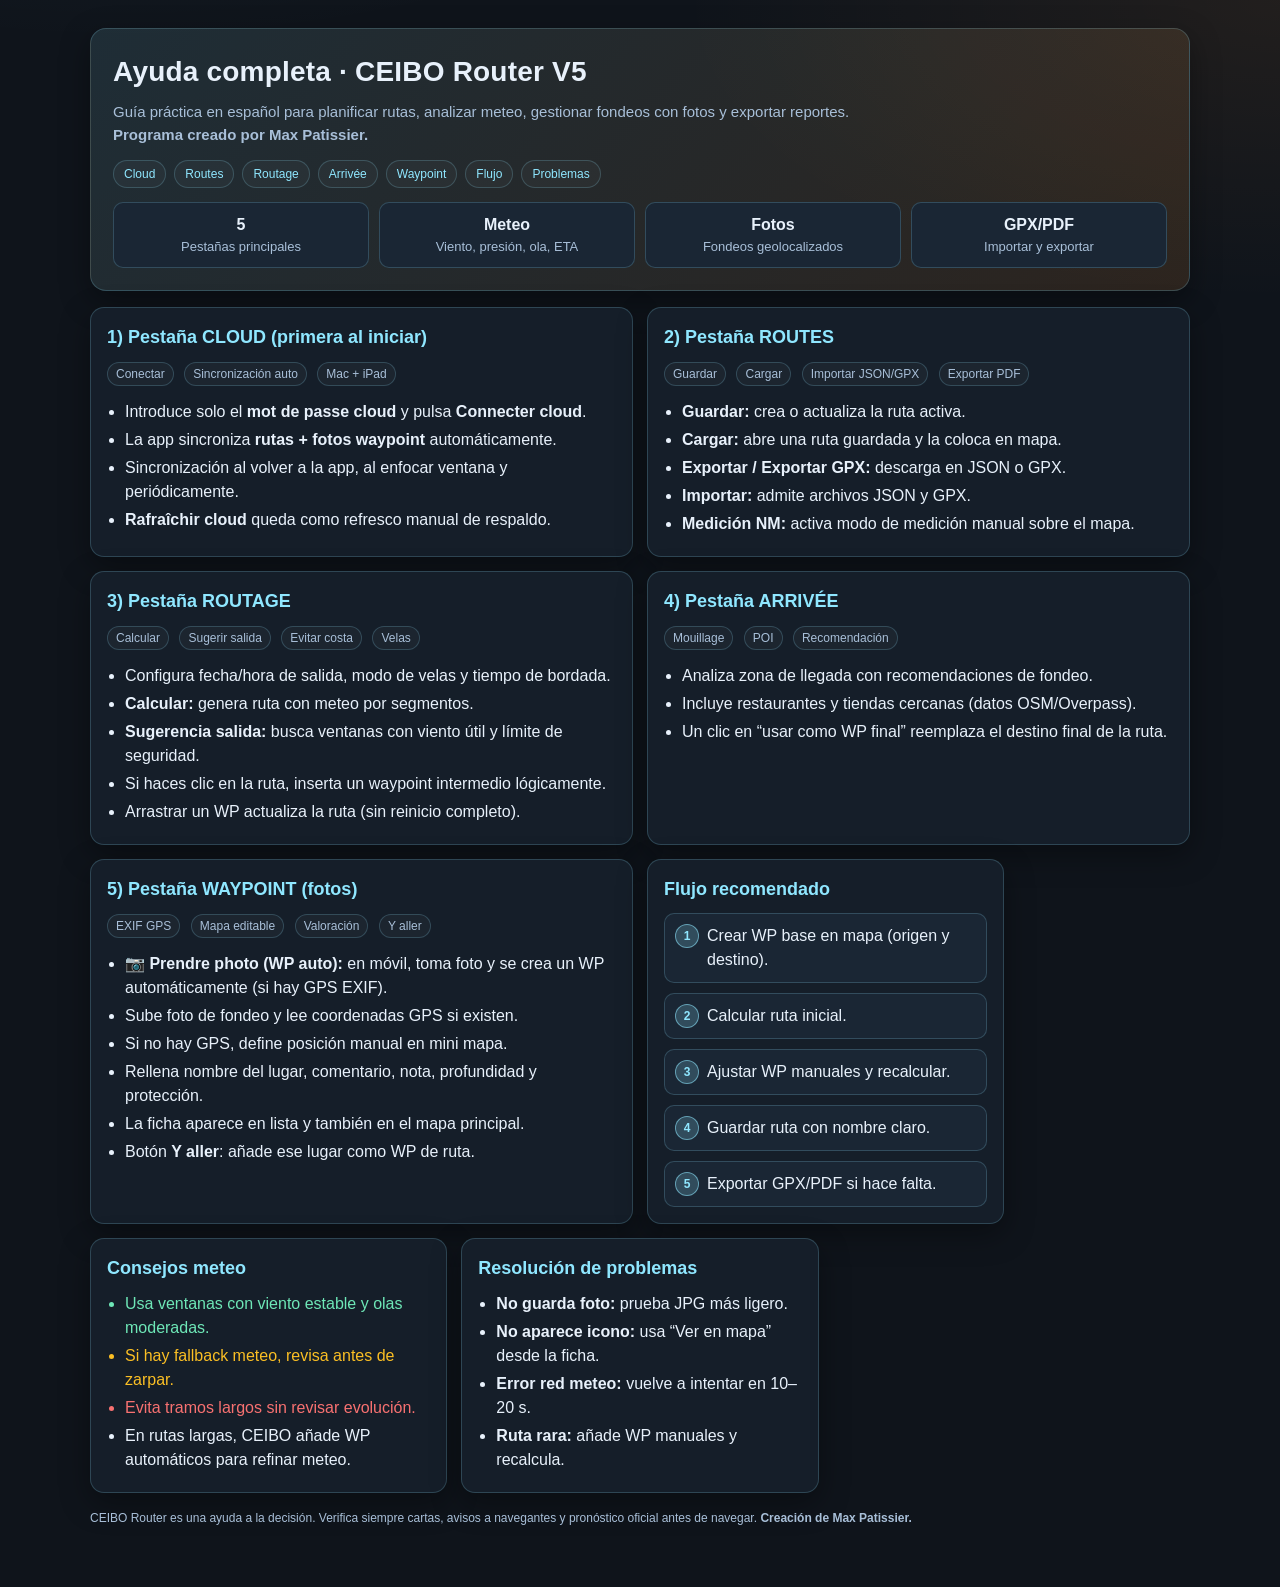
==== help.html @ 17b1260e "Initial commit" ====
<!DOCTYPE html>
<html lang="es">
<head>
  <meta charset="utf-8" />
  <meta name="viewport" content="width=device-width, initial-scale=1" />
  <title>CEIBO Router · Ayuda</title>
  <link rel="icon" type="image/jpeg" href="ceibo-favicon.jpg">
  <style>
    :root {
      --bg: #0f141b;
      --panel: #151e29;
      --panel-soft: #1a2634;
      --text: #e8f1fb;
      --muted: #a8bfd8;
      --accent: #8fe7ff;
      --accent-2: #ff9a3a;
      --ok: #6ee7b7;
      --warn: #fbbf24;
      --danger: #f87171;
      --border: rgba(143, 231, 255, 0.2);
      --shadow: 0 10px 30px rgba(0, 0, 0, 0.35);
    }

    * { box-sizing: border-box; }

    body {
      margin: 0;
      font-family: "Segoe UI", Roboto, Arial, sans-serif;
      color: var(--text);
      background:
        radial-gradient(1200px 600px at 10% -20%, rgba(143, 231, 255, 0.08), transparent 60%),
        radial-gradient(1000px 500px at 100% 0%, rgba(255, 154, 58, 0.08), transparent 60%),
        var(--bg);
      line-height: 1.5;
    }

    .wrap {
      width: min(1100px, 92vw);
      margin: 28px auto 60px;
    }

    .hero {
      background: linear-gradient(135deg, rgba(143, 231, 255, 0.12), rgba(255, 154, 58, 0.12));
      border: 1px solid var(--border);
      border-radius: 16px;
      padding: 22px;
      box-shadow: var(--shadow);
    }

    h1 {
      margin: 0 0 8px;
      font-size: 28px;
      letter-spacing: 0.2px;
    }

    .subtitle {
      margin: 0;
      color: var(--muted);
      font-size: 15px;
    }

    .toc {
      margin-top: 14px;
      display: flex;
      flex-wrap: wrap;
      gap: 8px;
    }

    .toc a {
      text-decoration: none;
      color: var(--accent);
      border: 1px solid var(--border);
      background: rgba(255, 255, 255, 0.03);
      border-radius: 999px;
      padding: 4px 10px;
      font-size: 12px;
    }

    .toc a:hover {
      border-color: rgba(143, 231, 255, 0.55);
      background: rgba(143, 231, 255, 0.08);
    }

    .grid {
      margin-top: 16px;
      display: grid;
      grid-template-columns: repeat(12, 1fr);
      gap: 14px;
    }

    .card {
      grid-column: span 12;
      background: var(--panel);
      border: 1px solid var(--border);
      border-radius: 14px;
      padding: 16px;
      box-shadow: var(--shadow);
    }

    .card.half { grid-column: span 6; }
    .card.third { grid-column: span 4; }

    h2 {
      margin: 0 0 10px;
      font-size: 18px;
      color: var(--accent);
    }

    h3 {
      margin: 14px 0 8px;
      font-size: 15px;
      color: #d7ecff;
    }

    ul {
      margin: 8px 0 0 18px;
      padding: 0;
    }

    li { margin: 4px 0; }

    .kpi {
      display: grid;
      grid-template-columns: repeat(4, minmax(0, 1fr));
      gap: 10px;
      margin-top: 14px;
    }

    .pill {
      background: var(--panel-soft);
      border: 1px solid var(--border);
      border-radius: 10px;
      padding: 10px;
      text-align: center;
      font-size: 13px;
      color: var(--muted);
    }

    .pill strong {
      display: block;
      color: var(--text);
      font-size: 16px;
    }

    .tag {
      display: inline-block;
      border-radius: 999px;
      padding: 2px 8px;
      font-size: 12px;
      border: 1px solid var(--border);
      background: rgba(255, 255, 255, 0.03);
      color: var(--muted);
      margin-right: 6px;
      margin-bottom: 6px;
    }

    .ok { color: var(--ok); }
    .warn { color: var(--warn); }
    .danger { color: var(--danger); }

    .steps {
      counter-reset: s;
      list-style: none;
      margin: 0;
      padding: 0;
      display: grid;
      gap: 10px;
    }

    .steps li {
      counter-increment: s;
      background: var(--panel-soft);
      border: 1px solid var(--border);
      border-radius: 10px;
      padding: 10px 12px 10px 42px;
      position: relative;
      margin: 0;
    }

    .steps li::before {
      content: counter(s);
      position: absolute;
      left: 10px;
      top: 10px;
      width: 22px;
      height: 22px;
      border-radius: 999px;
      background: rgba(143, 231, 255, 0.2);
      border: 1px solid rgba(143, 231, 255, 0.55);
      display: grid;
      place-items: center;
      font-size: 12px;
      color: var(--accent);
      font-weight: 700;
    }

    .footer-note {
      margin-top: 16px;
      color: var(--muted);
      font-size: 12px;
    }

    @media (max-width: 980px) {
      .card.half, .card.third { grid-column: span 12; }
      .kpi { grid-template-columns: repeat(2, minmax(0, 1fr)); }
    }
  </style>
</head>
<body>
  <main class="wrap">
    <section class="hero">
      <h1>Ayuda completa · CEIBO Router V5</h1>
      <p class="subtitle">Guía práctica en español para planificar rutas, analizar meteo, gestionar fondeos con fotos y exportar reportes.</p>
      <p class="subtitle"><strong>Programa creado por Max Patissier.</strong></p>
      <nav class="toc" aria-label="Índice rápido">
        <a href="#cloud">Cloud</a>
        <a href="#routes">Routes</a>
        <a href="#routage">Routage</a>
        <a href="#arrivee">Arrivée</a>
        <a href="#waypoint">Waypoint</a>
        <a href="#flujo">Flujo</a>
        <a href="#problemas">Problemas</a>
      </nav>
      <div class="kpi">
        <div class="pill"><strong>5</strong>Pestañas principales</div>
        <div class="pill"><strong>Meteo</strong>Viento, presión, ola, ETA</div>
        <div class="pill"><strong>Fotos</strong>Fondeos geolocalizados</div>
        <div class="pill"><strong>GPX/PDF</strong>Importar y exportar</div>
      </div>
    </section>

    <section class="grid">
      <article class="card half" id="cloud">
        <h2>1) Pestaña CLOUD (primera al iniciar)</h2>
        <span class="tag">Conectar</span>
        <span class="tag">Sincronización auto</span>
        <span class="tag">Mac + iPad</span>
        <ul>
          <li>Introduce solo el <strong>mot de passe cloud</strong> y pulsa <strong>Connecter cloud</strong>.</li>
          <li>La app sincroniza <strong>rutas + fotos waypoint</strong> automáticamente.</li>
          <li>Sincronización al volver a la app, al enfocar ventana y periódicamente.</li>
          <li><strong>Rafraîchir cloud</strong> queda como refresco manual de respaldo.</li>
        </ul>
      </article>

      <article class="card half" id="routes">
        <h2>2) Pestaña ROUTES</h2>
        <span class="tag">Guardar</span>
        <span class="tag">Cargar</span>
        <span class="tag">Importar JSON/GPX</span>
        <span class="tag">Exportar PDF</span>
        <ul>
          <li><strong>Guardar:</strong> crea o actualiza la ruta activa.</li>
          <li><strong>Cargar:</strong> abre una ruta guardada y la coloca en mapa.</li>
          <li><strong>Exportar / Exportar GPX:</strong> descarga en JSON o GPX.</li>
          <li><strong>Importar:</strong> admite archivos JSON y GPX.</li>
          <li><strong>Medición NM:</strong> activa modo de medición manual sobre el mapa.</li>
        </ul>
      </article>

      <article class="card half" id="routage">
        <h2>3) Pestaña ROUTAGE</h2>
        <span class="tag">Calcular</span>
        <span class="tag">Sugerir salida</span>
        <span class="tag">Evitar costa</span>
        <span class="tag">Velas</span>
        <ul>
          <li>Configura fecha/hora de salida, modo de velas y tiempo de bordada.</li>
          <li><strong>Calcular:</strong> genera ruta con meteo por segmentos.</li>
          <li><strong>Sugerencia salida:</strong> busca ventanas con viento útil y límite de seguridad.</li>
          <li>Si haces clic en la ruta, inserta un waypoint intermedio lógicamente.</li>
          <li>Arrastrar un WP actualiza la ruta (sin reinicio completo).</li>
        </ul>
      </article>

      <article class="card half" id="arrivee">
        <h2>4) Pestaña ARRIVÉE</h2>
        <span class="tag">Mouillage</span>
        <span class="tag">POI</span>
        <span class="tag">Recomendación</span>
        <ul>
          <li>Analiza zona de llegada con recomendaciones de fondeo.</li>
          <li>Incluye restaurantes y tiendas cercanas (datos OSM/Overpass).</li>
          <li>Un clic en “usar como WP final” reemplaza el destino final de la ruta.</li>
        </ul>
      </article>

      <article class="card half" id="waypoint">
        <h2>5) Pestaña WAYPOINT (fotos)</h2>
        <span class="tag">EXIF GPS</span>
        <span class="tag">Mapa editable</span>
        <span class="tag">Valoración</span>
        <span class="tag">Y aller</span>
        <ul>
          <li><strong>📷 Prendre photo (WP auto):</strong> en móvil, toma foto y se crea un WP automáticamente (si hay GPS EXIF).</li>
          <li>Sube foto de fondeo y lee coordenadas GPS si existen.</li>
          <li>Si no hay GPS, define posición manual en mini mapa.</li>
          <li>Rellena nombre del lugar, comentario, nota, profundidad y protección.</li>
          <li>La ficha aparece en lista y también en el mapa principal.</li>
          <li>Botón <strong>Y aller</strong>: añade ese lugar como WP de ruta.</li>
        </ul>
      </article>

      <article class="card third" id="flujo">
        <h2>Flujo recomendado</h2>
        <ol class="steps">
          <li>Crear WP base en mapa (origen y destino).</li>
          <li>Calcular ruta inicial.</li>
          <li>Ajustar WP manuales y recalcular.</li>
          <li>Guardar ruta con nombre claro.</li>
          <li>Exportar GPX/PDF si hace falta.</li>
        </ol>
      </article>

      <article class="card third">
        <h2>Consejos meteo</h2>
        <ul>
          <li class="ok">Usa ventanas con viento estable y olas moderadas.</li>
          <li class="warn">Si hay fallback meteo, revisa antes de zarpar.</li>
          <li class="danger">Evita tramos largos sin revisar evolución.</li>
          <li>En rutas largas, CEIBO añade WP automáticos para refinar meteo.</li>
        </ul>
      </article>

      <article class="card third" id="problemas">
        <h2>Resolución de problemas</h2>
        <ul>
          <li><strong>No guarda foto:</strong> prueba JPG más ligero.</li>
          <li><strong>No aparece icono:</strong> usa “Ver en mapa” desde la ficha.</li>
          <li><strong>Error red meteo:</strong> vuelve a intentar en 10–20 s.</li>
          <li><strong>Ruta rara:</strong> añade WP manuales y recalcula.</li>
        </ul>
      </article>
    </section>

    <p class="footer-note">
      CEIBO Router es una ayuda a la decisión. Verifica siempre cartas, avisos a navegantes y pronóstico oficial antes de navegar. <strong>Creación de Max Patissier.</strong>
    </p>
  </main>
</body>
</html>
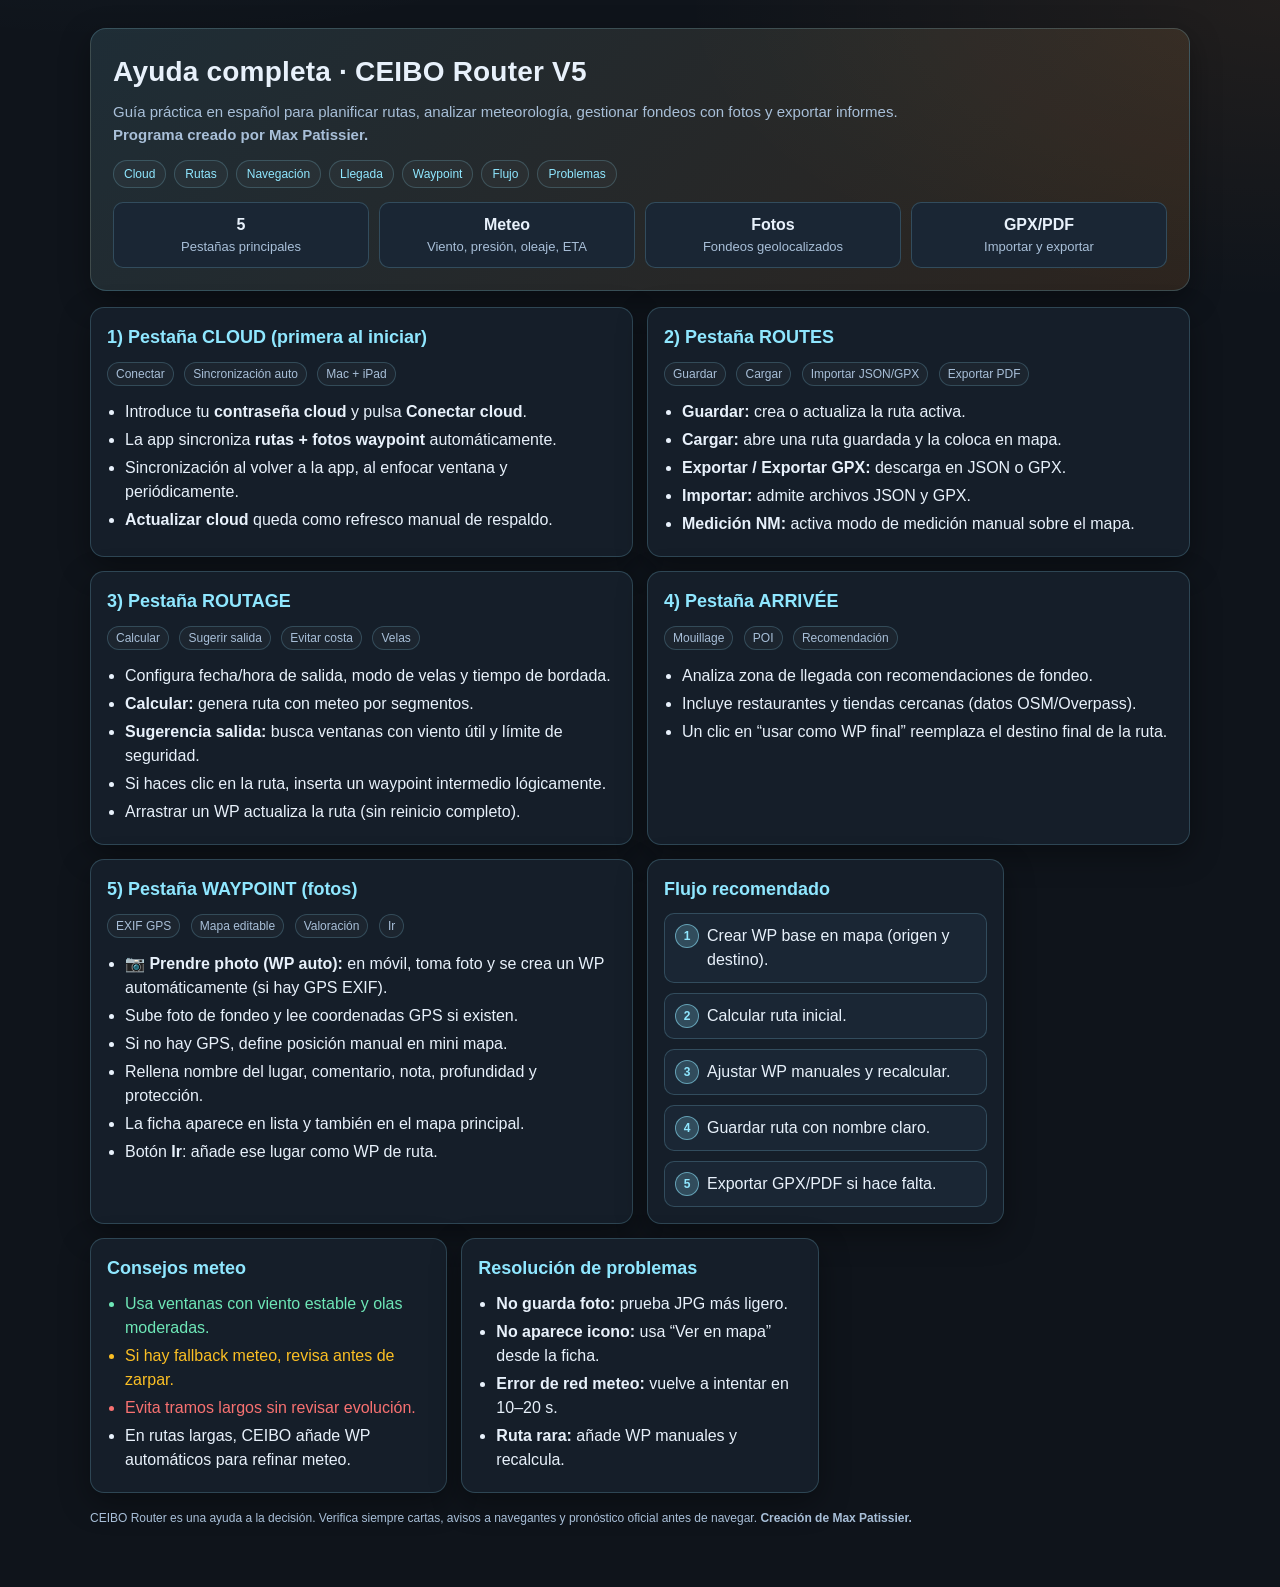
==== commit d6db16f5: "Publish CEIBO web build 20260329-41" ====
--- a/help.html
+++ b/help.html
@@ -210,20 +210,20 @@
   <main class="wrap">
     <section class="hero">
       <h1>Ayuda completa · CEIBO Router V5</h1>
-      <p class="subtitle">Guía práctica en español para planificar rutas, analizar meteo, gestionar fondeos con fotos y exportar reportes.</p>
+      <p class="subtitle">Guía práctica en español para planificar rutas, analizar meteorología, gestionar fondeos con fotos y exportar informes.</p>
       <p class="subtitle"><strong>Programa creado por Max Patissier.</strong></p>
       <nav class="toc" aria-label="Índice rápido">
         <a href="#cloud">Cloud</a>
-        <a href="#routes">Routes</a>
-        <a href="#routage">Routage</a>
-        <a href="#arrivee">Arrivée</a>
+        <a href="#routes">Rutas</a>
+        <a href="#routage">Navegación</a>
+        <a href="#arrivee">Llegada</a>
         <a href="#waypoint">Waypoint</a>
         <a href="#flujo">Flujo</a>
         <a href="#problemas">Problemas</a>
       </nav>
       <div class="kpi">
         <div class="pill"><strong>5</strong>Pestañas principales</div>
-        <div class="pill"><strong>Meteo</strong>Viento, presión, ola, ETA</div>
+        <div class="pill"><strong>Meteo</strong>Viento, presión, oleaje, ETA</div>
         <div class="pill"><strong>Fotos</strong>Fondeos geolocalizados</div>
         <div class="pill"><strong>GPX/PDF</strong>Importar y exportar</div>
       </div>
@@ -236,10 +236,10 @@
         <span class="tag">Sincronización auto</span>
         <span class="tag">Mac + iPad</span>
         <ul>
-          <li>Introduce solo el <strong>mot de passe cloud</strong> y pulsa <strong>Connecter cloud</strong>.</li>
+          <li>Introduce tu <strong>contraseña cloud</strong> y pulsa <strong>Conectar cloud</strong>.</li>
           <li>La app sincroniza <strong>rutas + fotos waypoint</strong> automáticamente.</li>
           <li>Sincronización al volver a la app, al enfocar ventana y periódicamente.</li>
-          <li><strong>Rafraîchir cloud</strong> queda como refresco manual de respaldo.</li>
+          <li><strong>Actualizar cloud</strong> queda como refresco manual de respaldo.</li>
         </ul>
       </article>
 
@@ -290,14 +290,14 @@
         <span class="tag">EXIF GPS</span>
         <span class="tag">Mapa editable</span>
         <span class="tag">Valoración</span>
-        <span class="tag">Y aller</span>
+        <span class="tag">Ir</span>
         <ul>
           <li><strong>📷 Prendre photo (WP auto):</strong> en móvil, toma foto y se crea un WP automáticamente (si hay GPS EXIF).</li>
           <li>Sube foto de fondeo y lee coordenadas GPS si existen.</li>
           <li>Si no hay GPS, define posición manual en mini mapa.</li>
           <li>Rellena nombre del lugar, comentario, nota, profundidad y protección.</li>
           <li>La ficha aparece en lista y también en el mapa principal.</li>
-          <li>Botón <strong>Y aller</strong>: añade ese lugar como WP de ruta.</li>
+          <li>Botón <strong>Ir</strong>: añade ese lugar como WP de ruta.</li>
         </ul>
       </article>
 
@@ -327,7 +327,7 @@
         <ul>
           <li><strong>No guarda foto:</strong> prueba JPG más ligero.</li>
           <li><strong>No aparece icono:</strong> usa “Ver en mapa” desde la ficha.</li>
-          <li><strong>Error red meteo:</strong> vuelve a intentar en 10–20 s.</li>
+          <li><strong>Error de red meteo:</strong> vuelve a intentar en 10–20 s.</li>
           <li><strong>Ruta rara:</strong> añade WP manuales y recalcula.</li>
         </ul>
       </article>
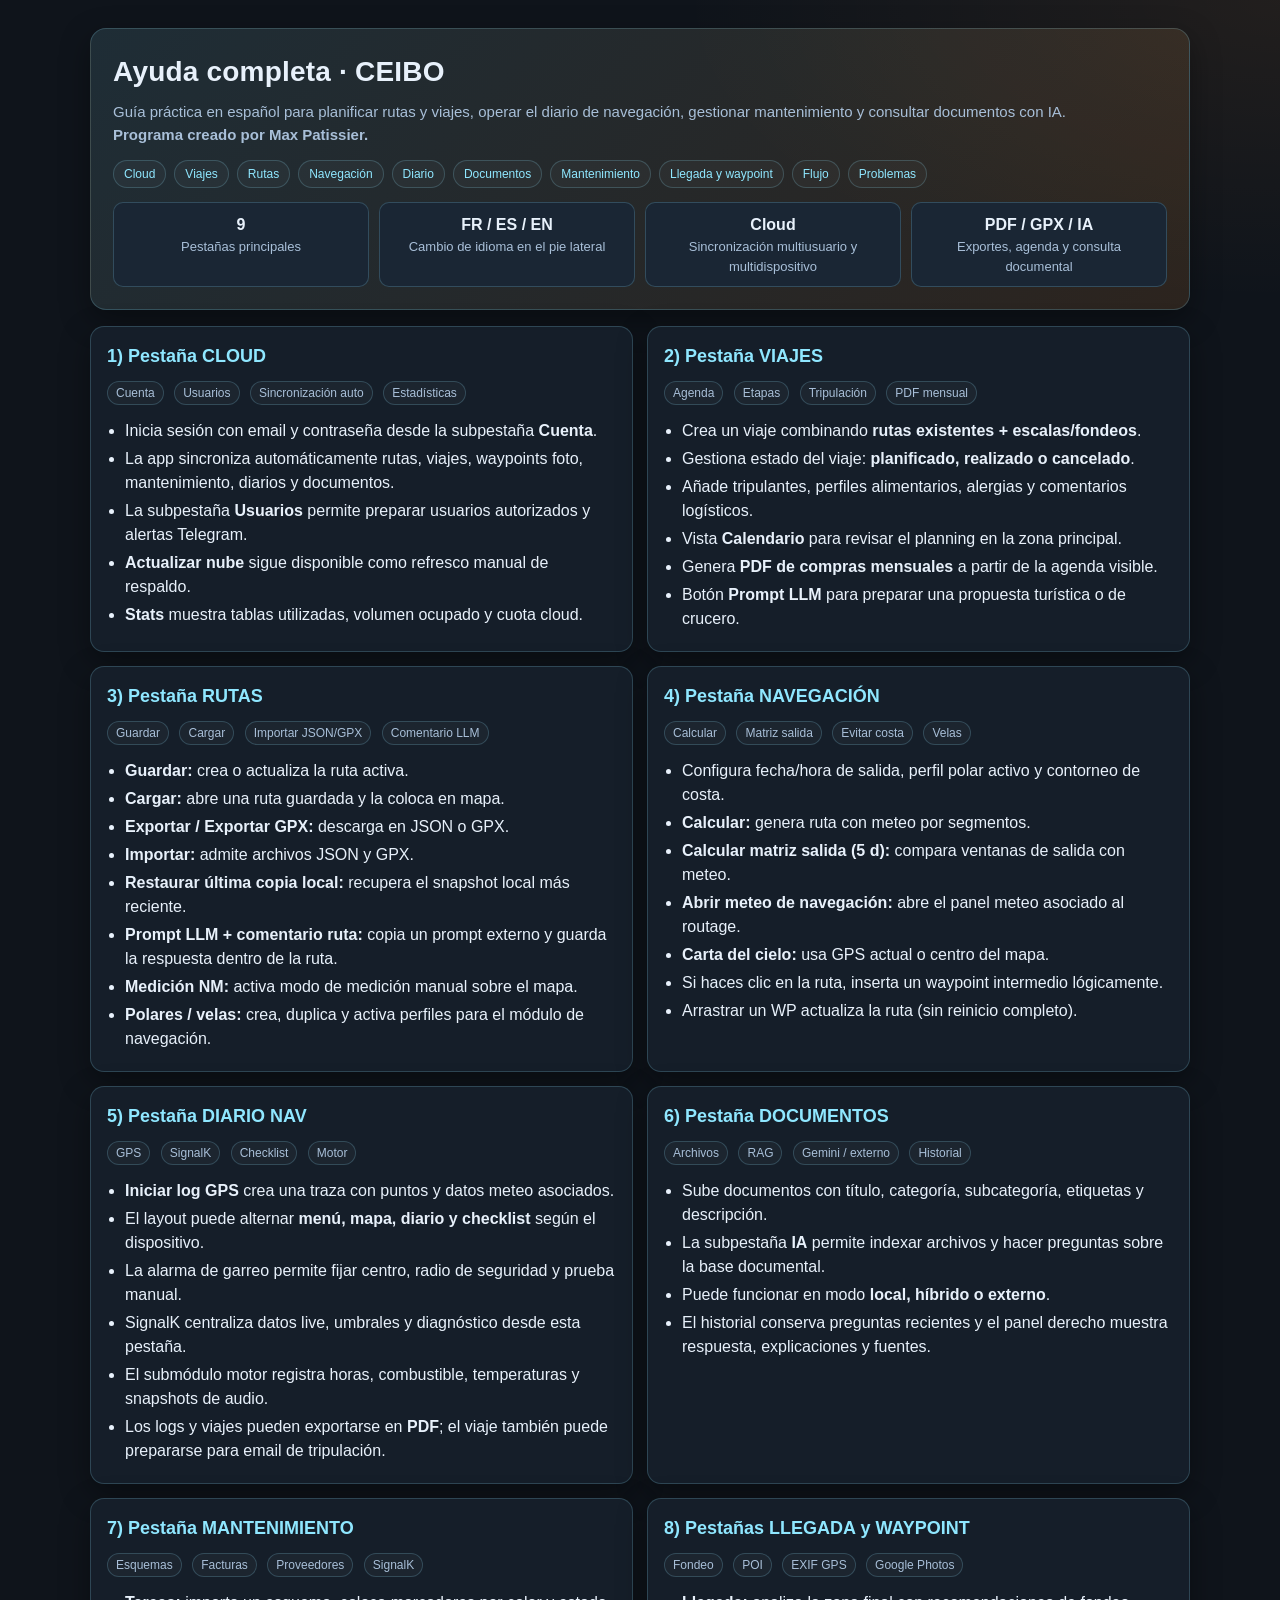
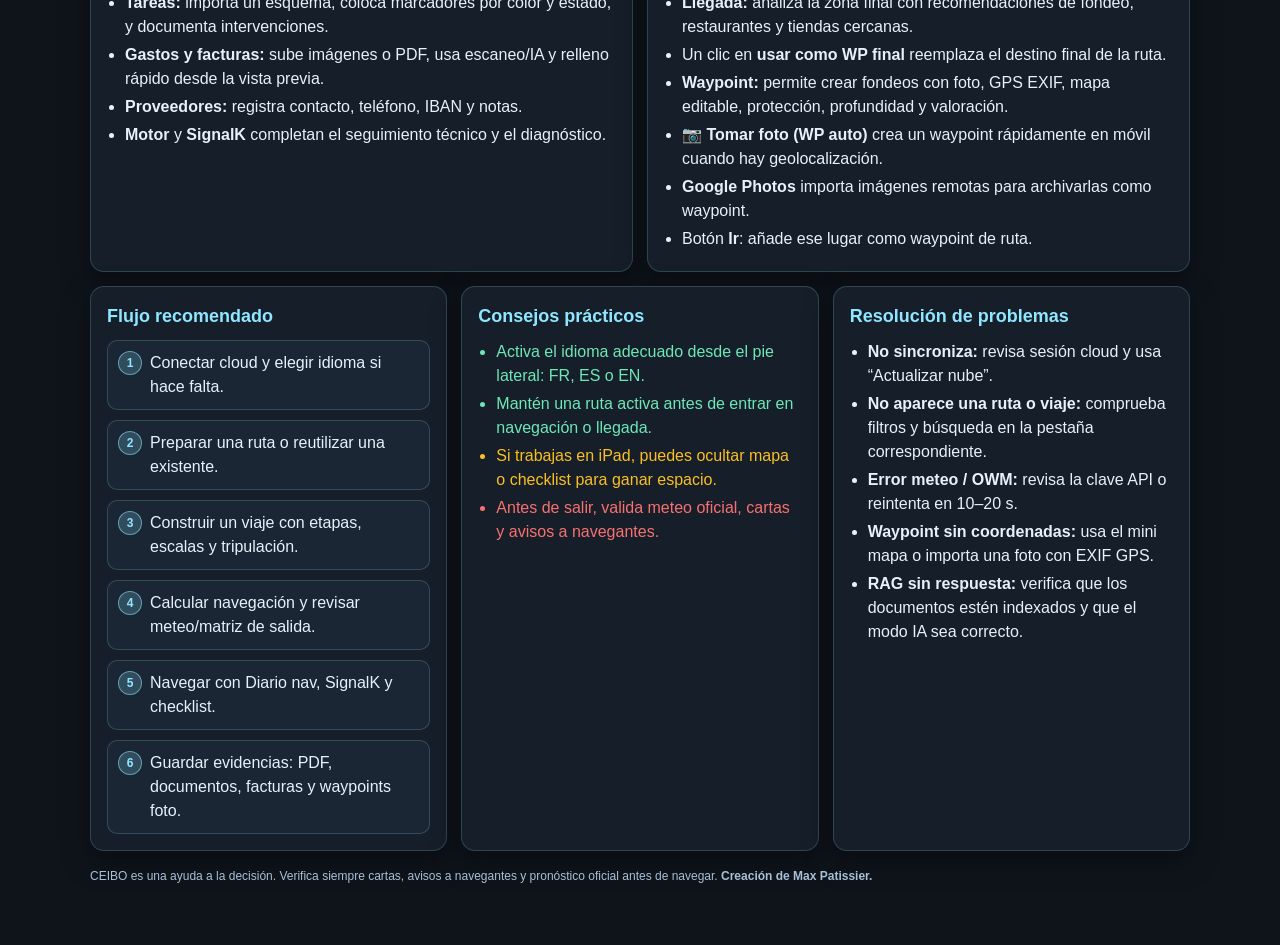
==== commit 3be6c0c1: "Release v20260430-43" ====
--- a/help.html
+++ b/help.html
@@ -209,132 +209,192 @@
 <body>
   <main class="wrap">
     <section class="hero">
-      <h1>Ayuda completa · CEIBO Router V5</h1>
-      <p class="subtitle">Guía práctica en español para planificar rutas, analizar meteorología, gestionar fondeos con fotos y exportar informes.</p>
+      <h1>Ayuda completa · CEIBO</h1>
+      <p class="subtitle">Guía práctica en español para planificar rutas y viajes, operar el diario de navegación, gestionar mantenimiento y consultar documentos con IA.</p>
       <p class="subtitle"><strong>Programa creado por Max Patissier.</strong></p>
       <nav class="toc" aria-label="Índice rápido">
         <a href="#cloud">Cloud</a>
+        <a href="#voyages">Viajes</a>
         <a href="#routes">Rutas</a>
         <a href="#routage">Navegación</a>
-        <a href="#arrivee">Llegada</a>
-        <a href="#waypoint">Waypoint</a>
+        <a href="#navlog">Diario</a>
+        <a href="#documentos">Documentos</a>
+        <a href="#maintenance">Mantenimiento</a>
+        <a href="#arrivee">Llegada y waypoint</a>
         <a href="#flujo">Flujo</a>
         <a href="#problemas">Problemas</a>
       </nav>
       <div class="kpi">
-        <div class="pill"><strong>5</strong>Pestañas principales</div>
-        <div class="pill"><strong>Meteo</strong>Viento, presión, oleaje, ETA</div>
-        <div class="pill"><strong>Fotos</strong>Fondeos geolocalizados</div>
-        <div class="pill"><strong>GPX/PDF</strong>Importar y exportar</div>
+        <div class="pill"><strong>9</strong>Pestañas principales</div>
+        <div class="pill"><strong>FR / ES / EN</strong>Cambio de idioma en el pie lateral</div>
+        <div class="pill"><strong>Cloud</strong>Sincronización multiusuario y multidispositivo</div>
+        <div class="pill"><strong>PDF / GPX / IA</strong>Exportes, agenda y consulta documental</div>
       </div>
     </section>
 
     <section class="grid">
       <article class="card half" id="cloud">
-        <h2>1) Pestaña CLOUD (primera al iniciar)</h2>
-        <span class="tag">Conectar</span>
+        <h2>1) Pestaña CLOUD</h2>
+        <span class="tag">Cuenta</span>
+        <span class="tag">Usuarios</span>
         <span class="tag">Sincronización auto</span>
-        <span class="tag">Mac + iPad</span>
-        <ul>
-          <li>Introduce tu <strong>contraseña cloud</strong> y pulsa <strong>Conectar cloud</strong>.</li>
-          <li>La app sincroniza <strong>rutas + fotos waypoint</strong> automáticamente.</li>
-          <li>Sincronización al volver a la app, al enfocar ventana y periódicamente.</li>
-          <li><strong>Actualizar cloud</strong> queda como refresco manual de respaldo.</li>
+        <span class="tag">Estadísticas</span>
+        <ul>
+          <li>Inicia sesión con email y contraseña desde la subpestaña <strong>Cuenta</strong>.</li>
+          <li>La app sincroniza automáticamente rutas, viajes, waypoints foto, mantenimiento, diarios y documentos.</li>
+          <li>La subpestaña <strong>Usuarios</strong> permite preparar usuarios autorizados y alertas Telegram.</li>
+          <li><strong>Actualizar nube</strong> sigue disponible como refresco manual de respaldo.</li>
+          <li><strong>Stats</strong> muestra tablas utilizadas, volumen ocupado y cuota cloud.</li>
+        </ul>
+      </article>
+
+      <article class="card half" id="voyages">
+        <h2>2) Pestaña VIAJES</h2>
+        <span class="tag">Agenda</span>
+        <span class="tag">Etapas</span>
+        <span class="tag">Tripulación</span>
+        <span class="tag">PDF mensual</span>
+        <ul>
+          <li>Crea un viaje combinando <strong>rutas existentes + escalas/fondeos</strong>.</li>
+          <li>Gestiona estado del viaje: <strong>planificado, realizado o cancelado</strong>.</li>
+          <li>Añade tripulantes, perfiles alimentarios, alergias y comentarios logísticos.</li>
+          <li>Vista <strong>Calendario</strong> para revisar el planning en la zona principal.</li>
+          <li>Genera <strong>PDF de compras mensuales</strong> a partir de la agenda visible.</li>
+          <li>Botón <strong>Prompt LLM</strong> para preparar una propuesta turística o de crucero.</li>
         </ul>
       </article>
 
       <article class="card half" id="routes">
-        <h2>2) Pestaña ROUTES</h2>
+        <h2>3) Pestaña RUTAS</h2>
         <span class="tag">Guardar</span>
         <span class="tag">Cargar</span>
         <span class="tag">Importar JSON/GPX</span>
-        <span class="tag">Exportar PDF</span>
+        <span class="tag">Comentario LLM</span>
         <ul>
           <li><strong>Guardar:</strong> crea o actualiza la ruta activa.</li>
           <li><strong>Cargar:</strong> abre una ruta guardada y la coloca en mapa.</li>
           <li><strong>Exportar / Exportar GPX:</strong> descarga en JSON o GPX.</li>
           <li><strong>Importar:</strong> admite archivos JSON y GPX.</li>
+          <li><strong>Restaurar última copia local:</strong> recupera el snapshot local más reciente.</li>
+          <li><strong>Prompt LLM + comentario ruta:</strong> copia un prompt externo y guarda la respuesta dentro de la ruta.</li>
           <li><strong>Medición NM:</strong> activa modo de medición manual sobre el mapa.</li>
+          <li><strong>Polares / velas:</strong> crea, duplica y activa perfiles para el módulo de navegación.</li>
         </ul>
       </article>
 
       <article class="card half" id="routage">
-        <h2>3) Pestaña ROUTAGE</h2>
+        <h2>4) Pestaña NAVEGACIÓN</h2>
         <span class="tag">Calcular</span>
-        <span class="tag">Sugerir salida</span>
+        <span class="tag">Matriz salida</span>
         <span class="tag">Evitar costa</span>
         <span class="tag">Velas</span>
         <ul>
-          <li>Configura fecha/hora de salida, modo de velas y tiempo de bordada.</li>
+          <li>Configura fecha/hora de salida, perfil polar activo y contorneo de costa.</li>
           <li><strong>Calcular:</strong> genera ruta con meteo por segmentos.</li>
-          <li><strong>Sugerencia salida:</strong> busca ventanas con viento útil y límite de seguridad.</li>
+          <li><strong>Calcular matriz salida (5 d):</strong> compara ventanas de salida con meteo.</li>
+          <li><strong>Abrir meteo de navegación:</strong> abre el panel meteo asociado al routage.</li>
+          <li><strong>Carta del cielo:</strong> usa GPS actual o centro del mapa.</li>
           <li>Si haces clic en la ruta, inserta un waypoint intermedio lógicamente.</li>
           <li>Arrastrar un WP actualiza la ruta (sin reinicio completo).</li>
         </ul>
       </article>
 
+      <article class="card half" id="navlog">
+        <h2>5) Pestaña DIARIO NAV</h2>
+        <span class="tag">GPS</span>
+        <span class="tag">SignalK</span>
+        <span class="tag">Checklist</span>
+        <span class="tag">Motor</span>
+        <ul>
+          <li><strong>Iniciar log GPS</strong> crea una traza con puntos y datos meteo asociados.</li>
+          <li>El layout puede alternar <strong>menú, mapa, diario y checklist</strong> según el dispositivo.</li>
+          <li>La alarma de garreo permite fijar centro, radio de seguridad y prueba manual.</li>
+          <li>SignalK centraliza datos live, umbrales y diagnóstico desde esta pestaña.</li>
+          <li>El submódulo motor registra horas, combustible, temperaturas y snapshots de audio.</li>
+          <li>Los logs y viajes pueden exportarse en <strong>PDF</strong>; el viaje también puede prepararse para email de tripulación.</li>
+        </ul>
+      </article>
+
+      <article class="card half" id="documentos">
+        <h2>6) Pestaña DOCUMENTOS</h2>
+        <span class="tag">Archivos</span>
+        <span class="tag">RAG</span>
+        <span class="tag">Gemini / externo</span>
+        <span class="tag">Historial</span>
+        <ul>
+          <li>Sube documentos con título, categoría, subcategoría, etiquetas y descripción.</li>
+          <li>La subpestaña <strong>IA</strong> permite indexar archivos y hacer preguntas sobre la base documental.</li>
+          <li>Puede funcionar en modo <strong>local, híbrido o externo</strong>.</li>
+          <li>El historial conserva preguntas recientes y el panel derecho muestra respuesta, explicaciones y fuentes.</li>
+        </ul>
+      </article>
+
+      <article class="card half" id="maintenance">
+        <h2>7) Pestaña MANTENIMIENTO</h2>
+        <span class="tag">Esquemas</span>
+        <span class="tag">Facturas</span>
+        <span class="tag">Proveedores</span>
+        <span class="tag">SignalK</span>
+        <ul>
+          <li><strong>Tareas:</strong> importa un esquema, coloca marcadores por color y estado, y documenta intervenciones.</li>
+          <li><strong>Gastos y facturas:</strong> sube imágenes o PDF, usa escaneo/IA y relleno rápido desde la vista previa.</li>
+          <li><strong>Proveedores:</strong> registra contacto, teléfono, IBAN y notas.</li>
+          <li><strong>Motor</strong> y <strong>SignalK</strong> completan el seguimiento técnico y el diagnóstico.</li>
+        </ul>
+      </article>
+
       <article class="card half" id="arrivee">
-        <h2>4) Pestaña ARRIVÉE</h2>
-        <span class="tag">Mouillage</span>
+        <h2>8) Pestañas LLEGADA y WAYPOINT</h2>
+        <span class="tag">Fondeo</span>
         <span class="tag">POI</span>
-        <span class="tag">Recomendación</span>
-        <ul>
-          <li>Analiza zona de llegada con recomendaciones de fondeo.</li>
-          <li>Incluye restaurantes y tiendas cercanas (datos OSM/Overpass).</li>
-          <li>Un clic en “usar como WP final” reemplaza el destino final de la ruta.</li>
-        </ul>
-      </article>
-
-      <article class="card half" id="waypoint">
-        <h2>5) Pestaña WAYPOINT (fotos)</h2>
         <span class="tag">EXIF GPS</span>
-        <span class="tag">Mapa editable</span>
-        <span class="tag">Valoración</span>
-        <span class="tag">Ir</span>
-        <ul>
-          <li><strong>📷 Prendre photo (WP auto):</strong> en móvil, toma foto y se crea un WP automáticamente (si hay GPS EXIF).</li>
-          <li>Sube foto de fondeo y lee coordenadas GPS si existen.</li>
-          <li>Si no hay GPS, define posición manual en mini mapa.</li>
-          <li>Rellena nombre del lugar, comentario, nota, profundidad y protección.</li>
-          <li>La ficha aparece en lista y también en el mapa principal.</li>
-          <li>Botón <strong>Ir</strong>: añade ese lugar como WP de ruta.</li>
+        <span class="tag">Google Photos</span>
+        <ul>
+          <li><strong>Llegada:</strong> analiza la zona final con recomendaciones de fondeo, restaurantes y tiendas cercanas.</li>
+          <li>Un clic en <strong>usar como WP final</strong> reemplaza el destino final de la ruta.</li>
+          <li><strong>Waypoint:</strong> permite crear fondeos con foto, GPS EXIF, mapa editable, protección, profundidad y valoración.</li>
+          <li><strong>📷 Tomar foto (WP auto)</strong> crea un waypoint rápidamente en móvil cuando hay geolocalización.</li>
+          <li><strong>Google Photos</strong> importa imágenes remotas para archivarlas como waypoint.</li>
+          <li>Botón <strong>Ir</strong>: añade ese lugar como waypoint de ruta.</li>
         </ul>
       </article>
 
       <article class="card third" id="flujo">
         <h2>Flujo recomendado</h2>
         <ol class="steps">
-          <li>Crear WP base en mapa (origen y destino).</li>
-          <li>Calcular ruta inicial.</li>
-          <li>Ajustar WP manuales y recalcular.</li>
-          <li>Guardar ruta con nombre claro.</li>
-          <li>Exportar GPX/PDF si hace falta.</li>
+          <li>Conectar cloud y elegir idioma si hace falta.</li>
+          <li>Preparar una ruta o reutilizar una existente.</li>
+          <li>Construir un viaje con etapas, escalas y tripulación.</li>
+          <li>Calcular navegación y revisar meteo/matriz de salida.</li>
+          <li>Navegar con Diario nav, SignalK y checklist.</li>
+          <li>Guardar evidencias: PDF, documentos, facturas y waypoints foto.</li>
         </ol>
       </article>
 
       <article class="card third">
-        <h2>Consejos meteo</h2>
-        <ul>
-          <li class="ok">Usa ventanas con viento estable y olas moderadas.</li>
-          <li class="warn">Si hay fallback meteo, revisa antes de zarpar.</li>
-          <li class="danger">Evita tramos largos sin revisar evolución.</li>
-          <li>En rutas largas, CEIBO añade WP automáticos para refinar meteo.</li>
+        <h2>Consejos prácticos</h2>
+        <ul>
+          <li class="ok">Activa el idioma adecuado desde el pie lateral: FR, ES o EN.</li>
+          <li class="ok">Mantén una ruta activa antes de entrar en navegación o llegada.</li>
+          <li class="warn">Si trabajas en iPad, puedes ocultar mapa o checklist para ganar espacio.</li>
+          <li class="danger">Antes de salir, valida meteo oficial, cartas y avisos a navegantes.</li>
         </ul>
       </article>
 
       <article class="card third" id="problemas">
         <h2>Resolución de problemas</h2>
         <ul>
-          <li><strong>No guarda foto:</strong> prueba JPG más ligero.</li>
-          <li><strong>No aparece icono:</strong> usa “Ver en mapa” desde la ficha.</li>
-          <li><strong>Error de red meteo:</strong> vuelve a intentar en 10–20 s.</li>
-          <li><strong>Ruta rara:</strong> añade WP manuales y recalcula.</li>
+          <li><strong>No sincroniza:</strong> revisa sesión cloud y usa “Actualizar nube”.</li>
+          <li><strong>No aparece una ruta o viaje:</strong> comprueba filtros y búsqueda en la pestaña correspondiente.</li>
+          <li><strong>Error meteo / OWM:</strong> revisa la clave API o reintenta en 10–20 s.</li>
+          <li><strong>Waypoint sin coordenadas:</strong> usa el mini mapa o importa una foto con EXIF GPS.</li>
+          <li><strong>RAG sin respuesta:</strong> verifica que los documentos estén indexados y que el modo IA sea correcto.</li>
         </ul>
       </article>
     </section>
 
     <p class="footer-note">
-      CEIBO Router es una ayuda a la decisión. Verifica siempre cartas, avisos a navegantes y pronóstico oficial antes de navegar. <strong>Creación de Max Patissier.</strong>
+      CEIBO es una ayuda a la decisión. Verifica siempre cartas, avisos a navegantes y pronóstico oficial antes de navegar. <strong>Creación de Max Patissier.</strong>
     </p>
   </main>
 </body>
